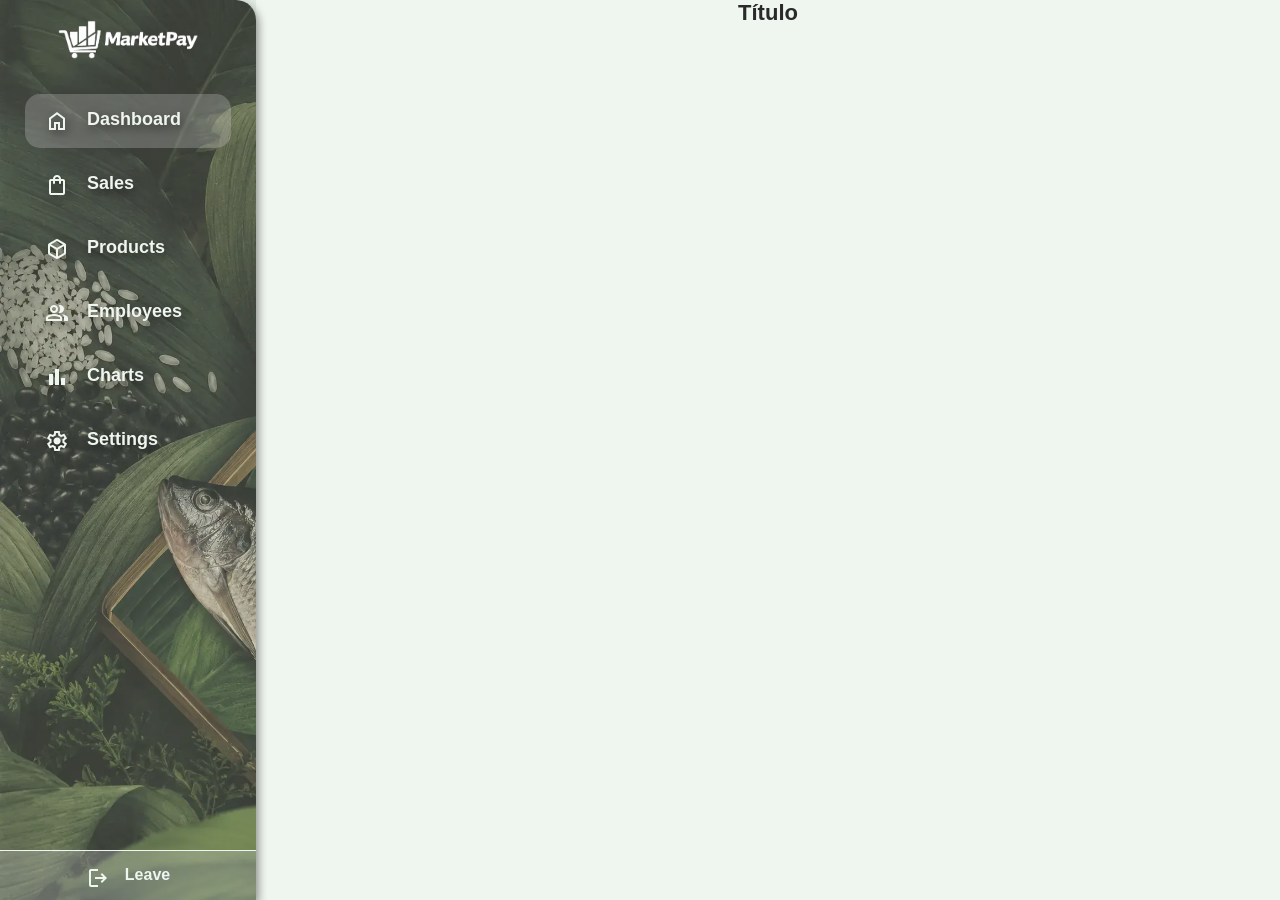
==== index.html @ e1027f71 "iniciando sistema" ====
<!doctype html>
<html lang="eng">
  <head>
    <meta charset="UTF-8" />
    <meta name="description" content="" />
    <meta name="keywords" content="" />
    <meta name="viewport" content="width=device-width, initial-scale=1.0" />
    <link rel="stylesheet" href="./assets/style/style.css" />
    <link
      href="https://fonts.googleapis.com/css2?family=Material+Symbols+Outlined"
      rel="stylesheet"
    />
    <script type="module" src="./assets/scripts/main.mjs" defer></script>
    <title>Market</title>
  </head>
  <body>
    <div class="wrapper">
      <!-- Register market -->
      <form action="post" class="register none">
        <!-- Main info -->
        <label for="market_name">Market Name</label>
        <input
          type="text"
          id="market_name"
          name="market_name"
          placeholder="Market Name"
          required
        />

        <label for="market_owner">Market Owner</label>
        <input
          type="text"
          id="market_owner"
          name="market_owner"
          placeholder="Market Owner"
          required
        />

        <!-- ID and local -->
        <label for="address">Physical Address</label>
        <input
          type="text"
          id="address"
          name="address"
          placeholder="Physical Address"
        />

        <label for="business_id">Business Number (ID)</label>
        <input
          type="text"
          id="business_id"
          name="business_id"
          placeholder="Business Number"
        />

        <!-- Financial settings -->
        <div class="inputs">
          <div class="input w-50">
            <label for="actual_cash">Actual Cash ($)</label>
            <input
              type="number"
              id="actual_cash"
              name="actual_cash"
              step="0.01"
              placeholder="0.00"
            />
          </div>
          <div class="input w-50">
            <label for="currency">Currency</label>
            <select id="currency" name="currency">
              <option value="" disabled selected>Select Currency</option>
              <option value="USD">USD - US Dollar</option>
              <option value="CAD">CAD - Canadian Dollar</option>
              <option value="AUD">AUD - Australian Dollar</option>
            </select>
          </div>
        </div>

        <label for="bank_account">Bank Account / Routing</label>
        <input
          type="text"
          id="bank_account"
          name="bank_account"
          placeholder="Bank Account / Routing"
        />

        <label for="payroll_cycle">Payroll Cycle</label>
        <select id="payroll_cycle" name="payroll_cycle">
          <option value="" disabled selected>Select Payroll Cycle</option>
          <option value="weekly">Weekly</option>
          <option value="bi-weekly">Bi-weekly</option>
          <option value="monthly">Monthly</option>
        </select>

        <div class="buttons">
          <!-- Button to trigger new employee fields -->
          <button type="submit" class="add register-market">
            Register Market
          </button>
        </div>
      </form>
      <form action="post" class="register-employee none">
        <h3>Register Employee</h3>

        <label>Employee Name</label>
        <input
          type="text"
          id="employee_name"
          name="employee_name"
          placeholder="Name"
        />

        <label>Role</label>
        <select id="employee_role" name="employee_role">
          <option value="" disabled selected>Select Role</option>
          <option value="manager">Manager</option>
          <option value="cashier">Cashier</option>
          <option value="stocker">Stocker</option>
          <option value="security">Security</option>
          <option value="cleaner">Cleaner</option>
        </select>

        <label>Salary</label>
        <input
          type="number"
          id="employee_salary"
          name="employee_salary"
          step="0.01"
          placeholder="Salary"
        />
        <button class="add register-employee">Add Employee</button>
      </form>
      <div class="dashboard">
        <aside>
          <div class="aside-logo">
            <img
              src="./assets/images/marketpay.webp"
              alt="MarketPay - Market System."
            />
          </div>
          <nav class="menu">
            <ul>
              <li>
                <a href="./index.html" class="active"
                  ><span class="material-symbols-outlined"> home </span>
                  Dashboard</a
                >
              </li>
              <li>
                <a href="./sales.html"
                  ><span class="material-symbols-outlined"> shopping_bag </span>
                  Sales</a
                >
              </li>
              <li>
                <a href="./products.html"
                  ><span class="material-symbols-outlined">
                    deployed_code
                  </span>
                  Products</a
                >
              </li>
              <li>
                <a href="./employees.html"
                  ><span class="material-symbols-outlined"> group </span>
                  Employees</a
                >
              </li>
              <li>
                <a href="./charts.html"
                  ><span class="material-symbols-outlined"> bar_chart </span>
                  Charts</a
                >
              </li>
              <li>
                <a href="./settings.html"
                  ><span class="material-symbols-outlined"> settings </span>
                  Settings</a
                >
              </li>
            </ul>
          </nav>
          <a href="#" class="leave"
            ><span class="material-symbols-outlined"> logout </span>Leave</a
          >
        </aside>
        <main>
          <header>
            <h1>Título</h1>
          </header>
        </main>
        <!--
        <h2>💰 Market Cash</h2>

        <form method="post">
          <input type="number" placeholder="Quantity ($)" />
          <input type="text" placeholder="Subject" />

          <div class="buttons">
            <button type="submit" class="add">Add</button>
            <button type="submit" class="remove">Remove</button>
            <button type="submit" class="transfer">Transfer</button>
          </div>
        </form>

        <div class="cash">Cash: $ 0,00</div>

        <div class="historic"></div>
        -->
      </div>
    </div>
  </body>
</html>
---- assets/style/style.css ----
* {
  margin: 0;
  padding: 0;
  box-sizing: border-box;
  font-family: Arial, sans-serif;
}

:root {
  --light: #eff5ef;
  --dark: #2a2a2a;
  --light-gray: #cecece;
  --dark-gray: #767676;
  --transparent: #dddddd3f;
  --shadow: 2px 4px 10px rgba(0, 0, 0, 0.45);
  --transition: 0.35s all ease-in-out;
}

a {
  text-decoration: none;
}

ul,
ol {
  list-style: none;
}

body {
  background: var(--light);
  color: var(--dark);
  min-height: 100svh;
  min-width: 100svw;
  display: flex;
  align-items: center;
  justify-content: center;
}

.none {
  display: none !important;
}

.wrapper {
  overflow-x: hidden;
  width: 100%;
  height: 100%;
  min-height: 100svh;
}

.container {
  width: 90%;
  max-width: 1100px;
}

h1 {
  font-size: 22px;
  margin-bottom: 20px;
  text-align: center;
}

form {
  padding: 30px;
  border-radius: 16px;
  background: (--light-gray);
  box-shadow: 0 10px 25px rgba(0, 0, 0, 0.4);
  border: 1px solid var(--light-gray);
  display: flex;
  flex-direction: column;
  gap: 15px;
  width: 500px;
}

.inputs {
  display: flex;
  justify-content: space-between;
  align-items: center;
  gap: 15px;
}

.inputs > .input {
  display: flex;
  flex-direction: column;
  gap: 10px;
}

.inputs > .w-50 {
  width: 50%;
}

input,
select {
  padding: 12px;
  border-radius: 8px;
  border: none;
  outline: none;
  background: #c7cdd6;
  color: var(--dark);
  font-size: 14px;
}

input::placeholder {
  color: var(--dark-gray);
}

.buttons {
  display: flex;
  gap: 10px;
}

button {
  flex: 1;
  padding: 12px;
  border: none;
  border-radius: 8px;
  font-weight: bold;
  cursor: pointer;
  transition: 0.2s;
}

.add {
  background: #22c55e;
  color: #022c22;
}

.add:hover {
  background: #16a34a;
}

.remove {
  background: #ef4444;
  color: #450a0a;
}

.remove:hover {
  background: #dc2626;
}

.transfer {
  background: #c9c9c9;
  color: #292929;
}

.transfer:hover {
  background: #eeeeee;
}

.cash {
  margin-top: 20px;
  padding: 15px;
  background: #334155;
  border-radius: 10px;
  text-align: center;
  font-size: 18px;
  font-weight: bold;
}

.historic {
  margin-top: 15px;
  max-height: 150px;
  overflow-y: auto;
  font-size: 13px;
  color: #cbd5f5;
}

.historic-item {
  padding: 8px;
  border-bottom: 1px solid #475569;
}

/* dashboard */

.dashboard {
  display: flex;
  width: 100%;
  height: 100%;
}

/* aside */
aside {
  background-image: url("../images/background.webp");
  box-shadow: var(--shadow);
  border-radius: 0 20px 0 0;
  background-size: cover;
  min-height: 100svh;
  width: 20%;
  position: relative;
}

aside::before {
  content: "";
  position: absolute;
  left: 0;
  top: 0;
  width: 100%;
  height: 100%;
  background-color: #aabbac32;
}

aside > .menu {
  padding: 25px;
  position: relative;
  z-index: 20;
}

aside > .menu ul {
  display: flex;
  flex-direction: column;
  gap: 10px;
}

aside > .menu li a {
  font-weight: 700;
  color: var(--light);
  font-size: 18px;
  display: flex;
  gap: 18px;
  padding: 15px 20px;
  border-radius: 15px;
  transition: var(--transition);
  text-shadow: var(--shadow);
}

aside > .menu li .active {
  background-color: var(--transparent);
}

aside > .menu li a:hover {
  background-color: #fafafa32;
}

.aside-logo {
  width: 100%;
  overflow: hidden;
  z-index: 50;
  position: relative;
  display: flex;
  justify-content: center;
  padding: 20px 0 10px 0;
}

.aside-logo img {
  width: 100%;
  max-width: 140px;
}

.leave {
  gap: 15px;
  display: flex;
  justify-content: center;
  position: absolute;
  left: 0;
  right: 0;
  color: var(--light);
  font-weight: 700;
  padding-top: 15px;
  padding-bottom: 10px;
  border-top: 1px solid var(--light);
  bottom: 0;
  transition: var(--transition);
  background-color: var(--transparent);
}

.leave:hover {
  background-color: transparent;
}

main {
  width: 80%;
}
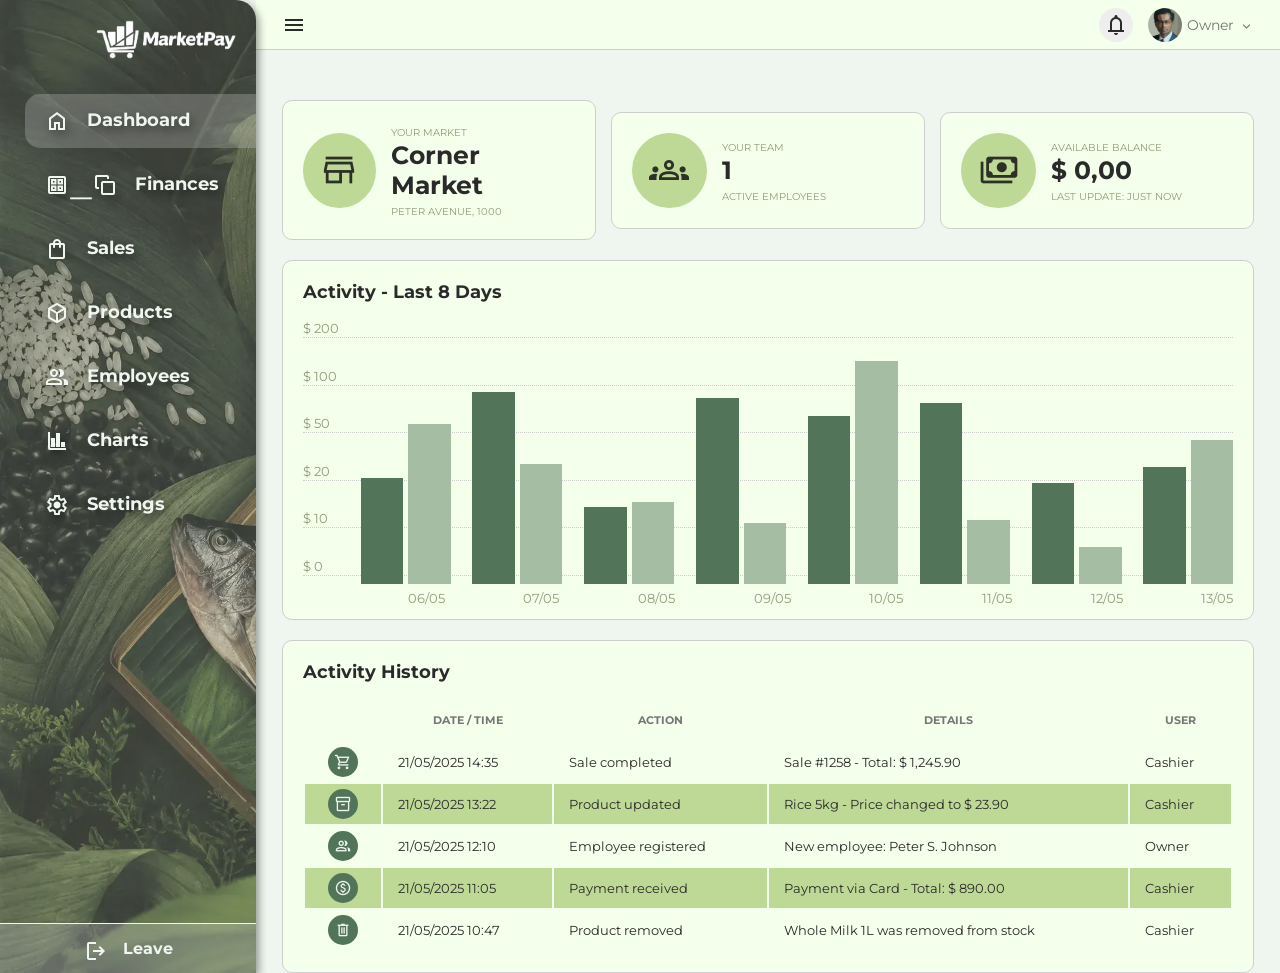
==== commit b6e8d8ff: "terminando index.html" ====
--- a/index.html
+++ b/index.html
@@ -10,7 +10,7 @@
       href="https://fonts.googleapis.com/css2?family=Material+Symbols+Outlined"
       rel="stylesheet"
     />
-    <script type="module" src="./assets/scripts/main.mjs" defer></script>
+    <script type="module" src="./assets/scripts/main.js" defer></script>
     <title>Market</title>
   </head>
   <body>
@@ -132,63 +132,474 @@
       </form>
       <div class="dashboard">
         <aside>
-          <div class="aside-logo">
-            <img
-              src="./assets/images/marketpay.webp"
-              alt="MarketPay - Market System."
-            />
+          <div class="aside-content">
+            <div class="aside-logo">
+              <img
+                src="./assets/images/marketpay.webp"
+                alt="MarketPay - Market System."
+              />
+            </div>
+            <nav class="menu">
+              <ul>
+                <li>
+                  <a href="./index.html" class="active"
+                    ><span class="material-symbols-outlined"> home </span>
+                    Dashboard</a
+                  >
+                </li>
+                <li>
+                  <a href="./finances.html"
+                    ><span class="material-symbols-outlined">
+                      cards_stack
+                    </span>
+                    Finances</a
+                  >
+                </li>
+                <li>
+                  <a href="./sales.html"
+                    ><span class="material-symbols-outlined">
+                      shopping_bag
+                    </span>
+                    Sales</a
+                  >
+                </li>
+                <li>
+                  <a href="./products.html"
+                    ><span class="material-symbols-outlined">
+                      deployed_code
+                    </span>
+                    Products</a
+                  >
+                </li>
+                <li>
+                  <a href="./employees.html"
+                    ><span class="material-symbols-outlined"> group </span>
+                    Employees</a
+                  >
+                </li>
+                <li>
+                  <a href="./charts.html"
+                    ><span class="material-symbols-outlined"> finance </span>
+                    Charts</a
+                  >
+                </li>
+                <li>
+                  <a href="./settings.html"
+                    ><span class="material-symbols-outlined"> settings </span>
+                    Settings</a
+                  >
+                </li>
+              </ul>
+            </nav>
+            <a href="#" class="leave"
+              ><span class="material-symbols-outlined"> logout </span>Leave</a
+            >
           </div>
-          <nav class="menu">
-            <ul>
-              <li>
-                <a href="./index.html" class="active"
-                  ><span class="material-symbols-outlined"> home </span>
-                  Dashboard</a
-                >
-              </li>
-              <li>
-                <a href="./sales.html"
-                  ><span class="material-symbols-outlined"> shopping_bag </span>
-                  Sales</a
-                >
-              </li>
-              <li>
-                <a href="./products.html"
-                  ><span class="material-symbols-outlined">
-                    deployed_code
-                  </span>
-                  Products</a
-                >
-              </li>
-              <li>
-                <a href="./employees.html"
-                  ><span class="material-symbols-outlined"> group </span>
-                  Employees</a
-                >
-              </li>
-              <li>
-                <a href="./charts.html"
-                  ><span class="material-symbols-outlined"> bar_chart </span>
-                  Charts</a
-                >
-              </li>
-              <li>
-                <a href="./settings.html"
-                  ><span class="material-symbols-outlined"> settings </span>
-                  Settings</a
-                >
-              </li>
-            </ul>
-          </nav>
-          <a href="#" class="leave"
-            ><span class="material-symbols-outlined"> logout </span>Leave</a
-          >
         </aside>
         <main>
+          <div class="top-bar">
+            <div class="main-container">
+              <div class="left">
+                <span class="material-symbols-outlined menu"> menu </span>
+              </div>
+              <div class="right">
+                <span class="material-symbols-outlined notifications">
+                  notifications
+                </span>
+                <div class="user">
+                  <div class="image">
+                    <img src="./assets/images/user.webp" alt="user" />
+                  </div>
+                  <span class="user-name">Owner</span
+                  ><span class="material-symbols-outlined chevron">
+                    keyboard_arrow_down
+                  </span>
+                </div>
+              </div>
+            </div>
+          </div>
           <header>
-            <h1>Título</h1>
+            <section class="main-container articles">
+              <article class="article">
+                <div class="main-icon">
+                  <span class="material-symbols-outlined"> store </span>
+                </div>
+                <div class="content">
+                  <span>your market</span>
+                  <h4>Corner Market</h4>
+                  <span>Peter Avenue, 1000</span>
+                </div>
+              </article>
+              <article class="article">
+                <div class="main-icon">
+                  <span class="material-symbols-outlined"> groups </span>
+                </div>
+                <div class="content">
+                  <span>your team</span>
+                  <h4>1</h4>
+                  <span>active employees</span>
+                </div>
+              </article>
+              <article class="article">
+                <div class="main-icon">
+                  <span class="material-symbols-outlined"> payments </span>
+                </div>
+                <div class="content">
+                  <span>available balance</span>
+                  <h4>$ 0,00</h4>
+                  <span>Last Update: Just now</span>
+                </div>
+              </article>
+            </section>
           </header>
+          <!-- payments -->
+          <div class="main-container">
+            <section class="payments cont">
+              <h2>Activity - Last 8 Days</h2>
+              <!-- 
+                <svg
+                  class="svg-line"
+                  viewBox="0 0 100 100"
+                  preserveAspectRatio="none"
+                >
+                  <polyline
+                    class="bar-expenses"
+                    points="0,95 12.5,80 25,45 37.5,75 50,30 62.5,85 75,40 87.5,60 100,35"
+                    fill="none"
+                  ></polyline>
+
+                  <circle
+                    cx="0"
+                    cy="95"
+                    class="circle-expense"
+                    stroke-width="8"
+                    stroke-linecap="round"
+                    vector-effect="non-scaling-stroke"
+                  />
+                  <circle
+                    cx="12.5"
+                    cy="80"
+                    class="circle-expense"
+                    stroke-width="8"
+                    stroke-linecap="round"
+                    vector-effect="non-scaling-stroke"
+                  />
+                  <circle
+                    cx="25"
+                    cy="45"
+                    class="circle-expense"
+                    stroke-width="8"
+                    stroke-linecap="round"
+                    vector-effect="non-scaling-stroke"
+                  />
+                  <circle
+                    cx="37.5"
+                    cy="75"
+                    class="circle-expense"
+                    stroke-width="8"
+                    stroke-linecap="round"
+                    vector-effect="non-scaling-stroke"
+                  />
+                  <circle
+                    cx="50"
+                    cy="30"
+                    class="circle-expense"
+                    stroke-width="8"
+                    stroke-linecap="round"
+                    vector-effect="non-scaling-stroke"
+                  />
+                  <circle
+                    cx="62.5"
+                    cy="85"
+                    class="circle-expense"
+                    stroke-width="8"
+                    stroke-linecap="round"
+                    vector-effect="non-scaling-stroke"
+                  />
+                  <circle
+                    cx="75"
+                    cy="40"
+                    class="circle-expense"
+                    stroke-width="8"
+                    stroke-linecap="round"
+                    vector-effect="non-scaling-stroke"
+                  />
+                  <circle
+                    cx="87.5"
+                    cy="60"
+                    class="circle-expense"
+                    stroke-width="8"
+                    stroke-linecap="round"
+                    vector-effect="non-scaling-stroke"
+                  />
+                  <circle
+                    cx="100"
+                    cy="35"
+                    class="circle-expense"
+                    stroke-width="8"
+                    stroke-linecap="round"
+                    vector-effect="non-scaling-stroke"
+                  />
+                  <polyline
+                    points="0,90 12.5,70 25,85 37.5,40 50,60 62.5,30 75,55 87.5,45 100,20"
+                    fill="none"
+                  ></polyline>
+
+                  <circle
+                    cx="0"
+                    cy="90"
+                    stroke-width="8"
+                    stroke-linecap="round"
+                    vector-effect="non-scaling-stroke"
+                  />
+                  <circle
+                    cx="12.5"
+                    cy="70"
+                    stroke-width="8"
+                    stroke-linecap="round"
+                    vector-effect="non-scaling-stroke"
+                  />
+                  <circle
+                    cx="25"
+                    cy="85"
+                    stroke-width="8"
+                    stroke-linecap="round"
+                    vector-effect="non-scaling-stroke"
+                  />
+                  <circle
+                    cx="37.5"
+                    cy="40"
+                    stroke-width="8"
+                    stroke-linecap="round"
+                    vector-effect="non-scaling-stroke"
+                  />
+                  <circle
+                    cx="50"
+                    cy="60"
+                    stroke-width="8"
+                    stroke-linecap="round"
+                    vector-effect="non-scaling-stroke"
+                  />
+                  <circle
+                    cx="62.5"
+                    cy="30"
+                    stroke-width="8"
+                    stroke-linecap="round"
+                    vector-effect="non-scaling-stroke"
+                  />
+                  <circle
+                    cx="75"
+                    cy="55"
+                    stroke-width="8"
+                    stroke-linecap="round"
+                    vector-effect="non-scaling-stroke"
+                  />
+                  <circle
+                    cx="87.5"
+                    cy="45"
+                    stroke-width="8"
+                    stroke-linecap="round"
+                    vector-effect="non-scaling-stroke"
+                  />
+                  <circle
+                    cx="100"
+                    cy="20"
+                    stroke-width="8"
+                    stroke-linecap="round"
+                    vector-effect="non-scaling-stroke"
+                  />
+                </svg>
+                -->
+              <div class="payments-container">
+                <div class="rows">
+                  <div class="row"><span>$ 200</span></div>
+                  <div class="row"><span>$ 100</span></div>
+                  <div class="row"><span>$ 50</span></div>
+                  <div class="row"><span>$ 20</span></div>
+                  <div class="row"><span>$ 10</span></div>
+                  <div class="row"><span>$ 0</span></div>
+                </div>
+                <div class="columns">
+                  <div class="column"><span>06/05</span></div>
+                  <div class="column"><span>07/05</span></div>
+                  <div class="column"><span>08/05</span></div>
+                  <div class="column"><span>09/05</span></div>
+                  <div class="column"><span>10/05</span></div>
+                  <div class="column"><span>11/05</span></div>
+                  <div class="column"><span>12/05</span></div>
+                  <div class="column"><span>13/05</span></div>
+                </div>
+                <div class="bars">
+                  <div class="bar-group">
+                    <div class="bar bar-1">
+                      <span class="info none"
+                        >Sunday (06/05) Earnings: $40</span
+                      >
+                    </div>
+                    <div class="bar bar-2">
+                      <span class="info none"
+                        >Sunday (06/05) Expenses: $40</span
+                      >
+                    </div>
+                  </div>
+                  <div class="bar-group">
+                    <div class="bar bar-1">
+                      <span class="info none"
+                        >Sunday (07/05) Earnings: $40</span
+                      >
+                    </div>
+                    <div class="bar bar-2">
+                      <span class="info none"
+                        >Sunday (07/05) Expenses: $40</span
+                      >
+                    </div>
+                  </div>
+                  <div class="bar-group">
+                    <div class="bar bar-1">
+                      <span class="info none"
+                        >Sunday (08/05) Earnings: $40</span
+                      >
+                    </div>
+                    <div class="bar bar-2">
+                      <span class="info none"
+                        >Sunday (08/05) Expenses: $40</span
+                      >
+                    </div>
+                  </div>
+                  <div class="bar-group">
+                    <div class="bar bar-1">
+                      <span class="info none"
+                        >Sunday (09/05) Earnings: $40</span
+                      >
+                    </div>
+                    <div class="bar bar-2">
+                      <span class="info none"
+                        >Sunday (09/05) Expenses: $40</span
+                      >
+                    </div>
+                  </div>
+                  <div class="bar-group">
+                    <div class="bar bar-1">
+                      <span class="info none"
+                        >Sunday (10/05) Earnings: $40</span
+                      >
+                    </div>
+                    <div class="bar bar-2">
+                      <span class="info none"
+                        >Sunday (10/05) Expenses: $40</span
+                      >
+                    </div>
+                  </div>
+                  <div class="bar-group">
+                    <div class="bar bar-1">
+                      <span class="info none"
+                        >Sunday (11/05) Earnings: $40</span
+                      >
+                    </div>
+                    <div class="bar bar-2">
+                      <span class="info none"
+                        >Sunday (11/05) Expenses: $40</span
+                      >
+                    </div>
+                  </div>
+                  <div class="bar-group">
+                    <div class="bar bar-1">
+                      <span class="info none"
+                        >Sunday (12/05) Earnings: $40</span
+                      >
+                    </div>
+                    <div class="bar bar-2">
+                      <span class="info none"
+                        >Sunday (12/05) Expenses: $40</span
+                      >
+                    </div>
+                  </div>
+                  <div class="bar-group">
+                    <div class="bar bar-1">
+                      <span class="info none"
+                        >Sunday (13/05) Earnings: $40</span
+                      >
+                    </div>
+                    <div class="bar bar-2">
+                      <span class="info none"
+                        >Sunday (13/05) Expenses: $40</span
+                      >
+                    </div>
+                  </div>
+                </div>
+              </div>
+            </section>
+          </div>
+          <!-- history -->
+          <div class="main-container">
+            <section class="history cont">
+              <h2>Activity History</h2>
+              <table>
+                <thead>
+                  <tr>
+                    <th></th>
+                    <th>DATE / TIME</th>
+                    <th>ACTION</th>
+                    <th>DETAILS</th>
+                    <th>USER</th>
+                  </tr>
+                </thead>
+                <tbody>
+                  <tr>
+                    <td>
+                      <span class="material-symbols-outlined"
+                        >shopping_cart</span
+                      >
+                    </td>
+                    <td>21/05/2025 14:35</td>
+                    <td>Sale completed</td>
+                    <td>Sale #1258 - Total: $ 1,245.90</td>
+                    <td>Cashier</td>
+                  </tr>
+                  <tr>
+                    <td>
+                      <span class="material-symbols-outlined">inventory_2</span>
+                    </td>
+                    <td>21/05/2025 13:22</td>
+                    <td>Product updated</td>
+                    <td>Rice 5kg - Price changed to $ 23.90</td>
+                    <td>Cashier</td>
+                  </tr>
+                  <tr>
+                    <td>
+                      <span class="material-symbols-outlined">group</span>
+                    </td>
+                    <td>21/05/2025 12:10</td>
+                    <td>Employee registered</td>
+                    <td>New employee: Peter S. Johnson</td>
+                    <td>Owner</td>
+                  </tr>
+                  <tr>
+                    <td>
+                      <span class="material-symbols-outlined"
+                        >monetization_on</span
+                      >
+                    </td>
+                    <td>21/05/2025 11:05</td>
+                    <td>Payment received</td>
+                    <td>Payment via Card - Total: $ 890.00</td>
+                    <td>Cashier</td>
+                  </tr>
+                  <tr>
+                    <td>
+                      <span class="material-symbols-outlined">delete</span>
+                    </td>
+                    <td>21/05/2025 10:47</td>
+                    <td>Product removed</td>
+                    <td>Whole Milk 1L was removed from stock</td>
+                    <td>Cashier</td>
+                  </tr>
+                </tbody>
+              </table>
+            </section>
+          </div>
         </main>
+        <button class="add-employee none">Add Employee</button>
         <!--
         <h2>💰 Market Cash</h2>
 
--- a/assets/style/style.css
+++ b/assets/style/style.css
@@ -2,19 +2,53 @@
   margin: 0;
   padding: 0;
   box-sizing: border-box;
-  font-family: Arial, sans-serif;
 }
 
 :root {
   --light: #eff5ef;
+  --light-alt: #f4ffec;
   --dark: #2a2a2a;
   --light-gray: #cecece;
+  --green: #bdd995;
+  --alternative-green: #a7c280;
+  --medium-green: #4f573f;
+  --dark-green: #2d3027;
+  --bar: #a5bda3;
+  --alternative-bar: #527459;
+  --medium-yellow: #bab338;
+  --olive: #8f9d79;
   --dark-gray: #767676;
   --transparent: #dddddd3f;
   --shadow: 2px 4px 10px rgba(0, 0, 0, 0.45);
   --transition: 0.35s all ease-in-out;
 }
 
+/* fonts */
+
+@font-face {
+  font-family: "Montserrat";
+  src: url("../fonts/Montserrat-Regular.ttf") format("truetype");
+  font-weight: 400;
+}
+
+@font-face {
+  font-family: "Montserrat";
+  src: url("../fonts/Montserrat-Light.ttf") format("truetype");
+  font-weight: 300;
+}
+
+@font-face {
+  font-family: "Montserrat";
+  src: url("../fonts/Montserrat-Medium.ttf") format("truetype");
+  font-weight: 500;
+}
+
+@font-face {
+  font-family: "Montserrat";
+  src: url("../fonts/Montserrat-Bold.ttf") format("truetype");
+  font-weight: 700;
+}
+
 a {
   text-decoration: none;
 }
@@ -22,6 +56,10 @@
 ul,
 ol {
   list-style: none;
+}
+
+h2 {
+  font-size: 18px;
 }
 
 body {
@@ -32,6 +70,8 @@
   display: flex;
   align-items: center;
   justify-content: center;
+  font-family: "Montserrat", sans-serif;
+  font-weight: 400;
 }
 
 .none {
@@ -182,6 +222,36 @@
   min-height: 100svh;
   width: 20%;
   position: relative;
+  isolation: isolate;
+  overflow: hidden;
+}
+
+.aside-content {
+  height: 100%;
+  top: 0;
+  width: 130%;
+}
+
+.leave {
+  gap: 15px;
+  display: flex;
+  justify-content: center;
+  position: absolute;
+  left: 0;
+  right: 0;
+  bottom: 0;
+  width: 100%;
+  color: var(--light);
+  font-weight: 700;
+  padding-top: 15px;
+  padding-bottom: 10px;
+  border-top: 1px solid var(--light);
+  transition: var(--transition);
+  background-color: var(--transparent);
+}
+
+.leave:hover {
+  background-color: transparent;
 }
 
 aside::before {
@@ -194,19 +264,19 @@
   background-color: #aabbac32;
 }
 
-aside > .menu {
+aside .menu {
   padding: 25px;
   position: relative;
   z-index: 20;
 }
 
-aside > .menu ul {
+aside .menu ul {
   display: flex;
   flex-direction: column;
   gap: 10px;
 }
 
-aside > .menu li a {
+aside .menu li a {
   font-weight: 700;
   color: var(--light);
   font-size: 18px;
@@ -218,11 +288,11 @@
   text-shadow: var(--shadow);
 }
 
-aside > .menu li .active {
+aside .menu li .active {
   background-color: var(--transparent);
 }
 
-aside > .menu li a:hover {
+aside .menu li a:hover {
   background-color: #fafafa32;
 }
 
@@ -241,27 +311,397 @@
   max-width: 140px;
 }
 
-.leave {
+main {
+  width: 80%;
+}
+
+.main-container {
+  width: 95%;
+  margin: 0 auto;
+  display: flex;
+  justify-content: space-between;
+  align-items: center;
+}
+
+.top-bar {
+  background-color: var(--light-alt);
+  height: 50px;
+  border-bottom: 1px solid var(--light-gray);
+  overflow: hidden;
+}
+
+.top-bar > .main-container {
+  height: 100%;
+}
+
+.top-bar .left,
+.top-bar .right {
+  display: flex;
+  align-items: center;
+  height: 100%;
+}
+
+.right .user {
+  display: flex;
+  gap: 5px;
+  align-items: center;
+  cursor: pointer;
+}
+
+.right .user .image {
+  border-radius: 50%;
+  overflow: hidden;
+  width: 34px;
+  height: 34px;
+  margin-left: 15px;
+}
+
+.right .user .image img {
+  width: 100%;
+}
+
+.right .user .chevron {
+  color: var(--dark-gray);
+  font-size: 15px;
+  transform: translateY(2px);
+}
+
+.user-name {
+  color: var(--dark-gray);
+  font-size: 14px;
+}
+
+.right .notifications {
+  background-color: #eee;
+  border-radius: 50%;
+  padding: 5px;
+  cursor: pointer;
+}
+
+.left .menu {
+  cursor: pointer;
+}
+
+.articles {
   gap: 15px;
-  display: flex;
+  margin-top: 50px;
+}
+
+.article {
+  border: 1px solid var(--light-gray);
+  background-color: var(--light-alt);
+  border-radius: 10px;
+  padding: 20px;
+  width: 33.33%;
+  display: flex;
+  align-items: center;
+  gap: 15px;
+  cursor: pointer;
+}
+
+.article .material-symbols-outlined {
+  font-size: 40px;
+}
+
+.article .content {
+  text-align: left;
+}
+
+.article .content h4 {
+  font-size: 25px;
+}
+
+.article .content span {
+  color: var(--olive);
+  font-size: 10px;
+  text-transform: uppercase;
+}
+
+.main-icon {
+  border-radius: 50%;
+  width: 75px;
+  height: 75px;
+  background-color: var(--green);
+  display: flex;
+  align-items: center;
   justify-content: center;
+  color: var(--dark-green);
+  transition: var(--transition);
+}
+
+.article:hover .main-icon {
+  background-color: var(--alternative-green);
+}
+
+/* activity */
+
+.payments {
+  height: 360px;
+}
+
+.cont {
+  padding: 20px;
+  border: 1px solid var(--light-gray);
+  background-color: var(--light-alt);
+  border-radius: 10px;
+  margin-top: 20px;
+  width: 100%;
+}
+
+.payments h2 {
+  margin-bottom: 15px;
+}
+
+.svg-line {
   position: absolute;
+  top: 0;
+  left: 0;
+  height: calc(100% - 32px);
+  width: calc(100% - 58px);
+  margin-left: auto;
+  right: 0;
+  pointer-events: none;
+  display: block;
+  z-index: 50;
+}
+
+polyline {
+  fill: none;
+  stroke: var(--bar);
+  stroke-width: 0.5;
+  stroke-linejoin: round;
+  stroke-linecap: round;
+}
+
+.bar-expenses {
+  stroke: var(--bar-yellow);
+}
+
+circle {
+  fill: var(--medium-green);
+  stroke: var(--medium-green);
+  vector-effect: non-scaling-stroke;
+  r: 0.2;
+  stroke-width: 5;
+  cursor: pointer;
+  pointer-events: all;
+}
+
+.circle-expense {
+  fill: var(--medium-yellow);
+  stroke: var(--medium-yellow);
+}
+
+.payments-container {
+  position: relative;
+  height: 100%;
+}
+
+.bars {
+  position: absolute;
+  top: 0;
+  left: 0;
+  width: calc(100% - 58px);
+  margin-left: auto;
+  right: 0;
+  height: calc(100% - 52px);
+  display: flex;
+  justify-content: space-between;
+}
+
+.bars .bar-group {
+  display: flex;
+  align-items: flex-end;
+  width: 90px;
+  gap: 5px;
+  height: 100%;
+}
+
+.bars .bar {
+  width: 50%;
+  background-color: var(--alternative-bar);
+  cursor: pointer;
+  transition: var(--transition);
+  position: relative;
+}
+
+.bars .bar:hover {
+  opacity: 0.8;
+  z-index: 500;
+}
+
+.bar:hover .info {
+  display: flex !important;
+}
+
+.bar .info {
+  background: var(--light);
+  color: var(--dark-green);
+  padding: 12px;
+  border: 1px solid var(--light-gray);
+  position: absolute;
+  top: -100px;
+  z-index: 500;
+}
+
+.bars .bar:nth-of-type(2) {
+  background-color: var(--bar);
+}
+
+.payments-container span {
+  color: var(--olive);
+  font-size: 13px;
+}
+
+/* simul */
+
+.bars .bar-group:nth-of-type(1) .bar:nth-of-type(1) {
+  height: 40%;
+}
+
+.bars .bar-group:nth-of-type(1) .bar:nth-of-type(2) {
+  height: 60%;
+}
+
+.bars .bar-group:nth-of-type(2) .bar:nth-of-type(1) {
+  height: 72%;
+}
+
+.bars .bar-group:nth-of-type(2) .bar:nth-of-type(2) {
+  height: 45%;
+}
+
+.bars .bar-group:nth-of-type(3) .bar:nth-of-type(1) {
+  height: 29%;
+}
+
+.bars .bar-group:nth-of-type(3) .bar:nth-of-type(2) {
+  height: 31%;
+}
+
+.bars .bar-group:nth-of-type(4) .bar:nth-of-type(1) {
+  height: 70%;
+}
+
+.bars .bar-group:nth-of-type(4) .bar:nth-of-type(2) {
+  height: 23%;
+}
+
+.bars .bar-group:nth-of-type(5) .bar:nth-of-type(1) {
+  height: 63%;
+}
+
+.bars .bar-group:nth-of-type(5) .bar:nth-of-type(2) {
+  height: 84%;
+}
+
+.bars .bar-group:nth-of-type(6) .bar:nth-of-type(1) {
+  height: 68%;
+}
+
+.bars .bar-group:nth-of-type(6) .bar:nth-of-type(2) {
+  height: 24%;
+}
+
+.bars .bar-group:nth-of-type(7) .bar:nth-of-type(1) {
+  height: 38%;
+}
+
+.bars .bar-group:nth-of-type(7) .bar:nth-of-type(2) {
+  height: 14%;
+}
+
+.bars .bar-group:nth-of-type(8) .bar:nth-of-type(1) {
+  height: 44%;
+}
+
+.bars .bar-group:nth-of-type(8) .bar:nth-of-type(2) {
+  height: 54%;
+}
+
+/* / simul */
+
+.rows {
+  position: absolute;
+  top: 0;
   left: 0;
   right: 0;
+  height: calc(100% - 60px);
+  display: flex;
+  flex-direction: column;
+  justify-content: space-between;
+}
+
+.row {
+  border-bottom: 1px dotted var(--light-gray);
+}
+
+.columns {
+  display: flex;
+  justify-content: space-between;
+  height: calc(100% - 30px);
+  width: calc(100% - 105px);
+  margin-left: auto;
+}
+
+.column {
+  display: flex;
+  align-items: flex-end;
+  height: 100%;
+}
+
+.dot {
+  border-radius: 50%;
+  width: 7px;
+  height: 7px;
+  position: absolute;
+  left: 55px;
+  bottom: 57px;
+}
+
+/* table */
+
+table {
+  margin-top: 15px;
+  width: 100%;
+}
+
+table tr {
+  height: 40px;
+}
+
+table tr:nth-child(even) {
+  background-color: var(--green);
+}
+
+table tr th {
+  color: var(--dark-gray);
+  font-weight: 700;
+  font-size: 11px;
+}
+
+table tr td {
+  font-size: 13px;
+  color: var(--dark);
+  padding: 0 15px;
+}
+
+table tr td:nth-of-type(1) {
+  display: flex;
+  align-items: center;
+  height: 40px;
+  justify-content: center;
+}
+
+table tr td:nth-of-type(1) .material-symbols-outlined {
+  border-radius: 50%;
+  background-color: var(--alternative-bar);
+  padding: 15px;
   color: var(--light);
-  font-weight: 700;
-  padding-top: 15px;
-  padding-bottom: 10px;
-  border-top: 1px solid var(--light);
-  bottom: 0;
-  transition: var(--transition);
-  background-color: var(--transparent);
-}
-
-.leave:hover {
-  background-color: transparent;
-}
-
-main {
-  width: 80%;
-}
+  width: 30px;
+  height: 30px;
+  font-size: 18px;
+  display: flex;
+  align-items: center;
+  justify-content: center;
+}
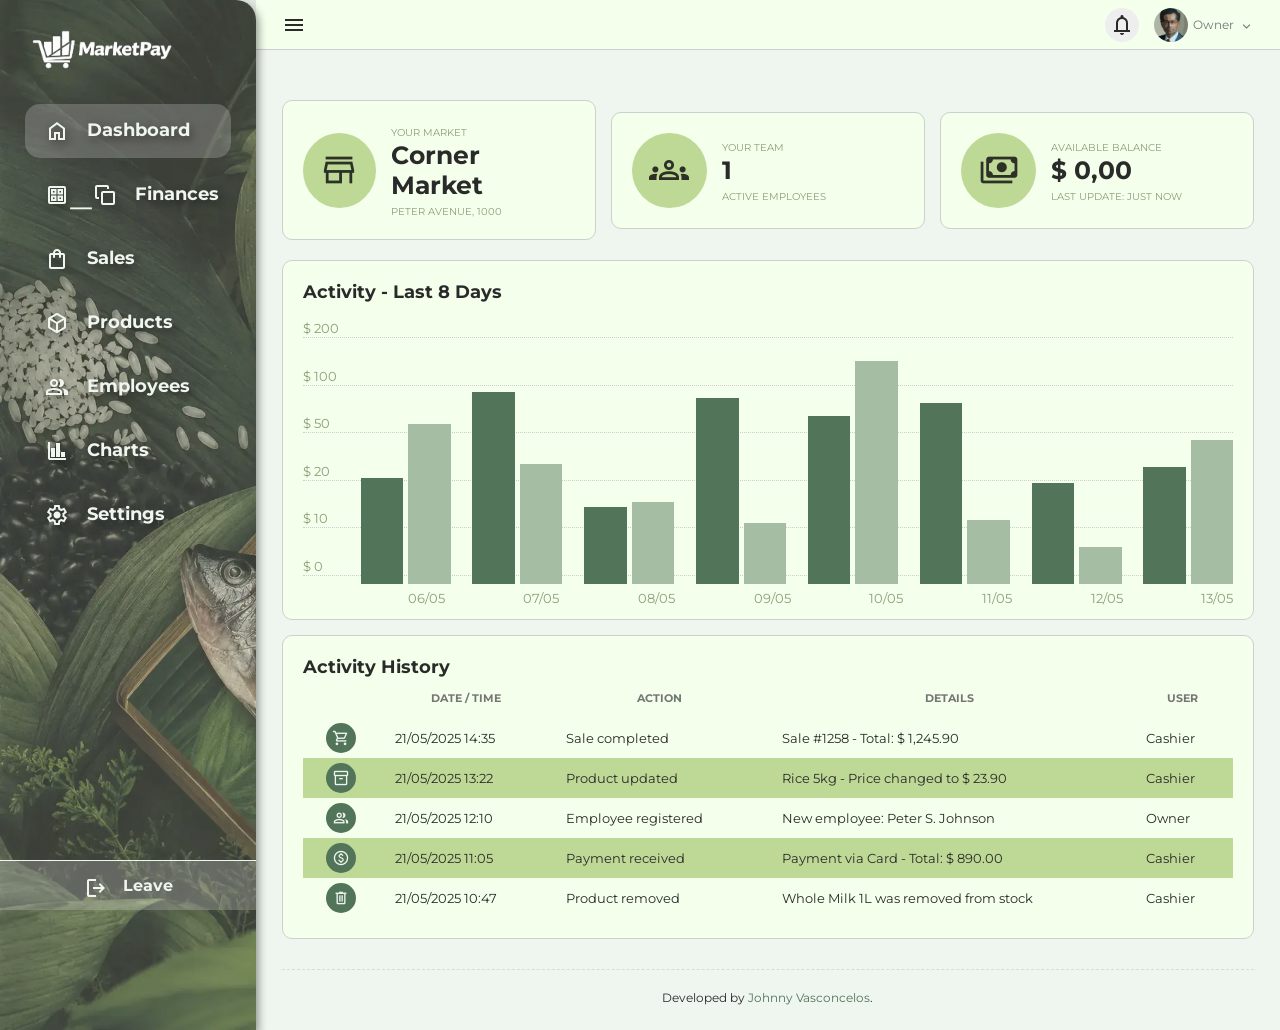
==== commit 1a193e3c: "adicionando menu e responsividade index.html" ====
--- a/index.html
+++ b/index.html
@@ -139,12 +139,15 @@
                 alt="MarketPay - Market System."
               />
             </div>
+            <div class="close close-menu">
+              <span class="material-symbols-outlined"> close </span>
+            </div>
             <nav class="menu">
               <ul>
                 <li>
                   <a href="./index.html" class="active"
                     ><span class="material-symbols-outlined"> home </span>
-                    Dashboard</a
+                    <p>Dashboard</p></a
                   >
                 </li>
                 <li>
@@ -152,7 +155,7 @@
                     ><span class="material-symbols-outlined">
                       cards_stack
                     </span>
-                    Finances</a
+                    <p>Finances</p></a
                   >
                 </li>
                 <li>
@@ -160,7 +163,7 @@
                     ><span class="material-symbols-outlined">
                       shopping_bag
                     </span>
-                    Sales</a
+                    <p>Sales</p></a
                   >
                 </li>
                 <li>
@@ -168,31 +171,32 @@
                     ><span class="material-symbols-outlined">
                       deployed_code
                     </span>
-                    Products</a
+                    <p>Products</p></a
                   >
                 </li>
                 <li>
                   <a href="./employees.html"
                     ><span class="material-symbols-outlined"> group </span>
-                    Employees</a
+                    <p>Employees</p></a
                   >
                 </li>
                 <li>
                   <a href="./charts.html"
                     ><span class="material-symbols-outlined"> finance </span>
-                    Charts</a
+                    <p>Charts</p></a
                   >
                 </li>
                 <li>
                   <a href="./settings.html"
                     ><span class="material-symbols-outlined"> settings </span>
-                    Settings</a
+                    <p>Settings</p></a
                   >
                 </li>
               </ul>
             </nav>
             <a href="#" class="leave"
-              ><span class="material-symbols-outlined"> logout </span>Leave</a
+              ><span class="material-symbols-outlined"> logout </span>
+              <p>Leave</p></a
             >
           </div>
         </aside>
@@ -200,7 +204,9 @@
           <div class="top-bar">
             <div class="main-container">
               <div class="left">
-                <span class="material-symbols-outlined menu"> menu </span>
+                <span class="material-symbols-outlined menu btn-menu">
+                  menu
+                </span>
               </div>
               <div class="right">
                 <span class="material-symbols-outlined notifications">
@@ -208,7 +214,11 @@
                 </span>
                 <div class="user">
                   <div class="image">
-                    <img src="./assets/images/user.webp" alt="user" />
+                    <img
+                      class="user-image"
+                      src="./assets/images/user.webp"
+                      alt="user"
+                    />
                   </div>
                   <span class="user-name">Owner</span
                   ><span class="material-symbols-outlined chevron">
@@ -253,9 +263,9 @@
             </section>
           </header>
           <!-- payments -->
-          <div class="main-container">
+          <div class="main-container pay-container">
             <section class="payments cont">
-              <h2>Activity - Last 8 Days</h2>
+              <h2>Activity - Last <span class="number">8 </span>Days</h2>
               <!-- 
                 <svg
                   class="svg-line"
@@ -598,6 +608,16 @@
               </table>
             </section>
           </div>
+          <div class="main-container">
+            <footer>
+              <p>
+                Developed by
+                <a href="https://johnnyvasconcelos.github.io/" target="_blank"
+                  >Johnny Vasconcelos</a
+                >.
+              </p>
+            </footer>
+          </div>
         </main>
         <button class="add-employee none">Add Employee</button>
         <!--
@@ -613,9 +633,7 @@
             <button type="submit" class="transfer">Transfer</button>
           </div>
         </form>
-
         <div class="cash">Cash: $ 0,00</div>
-
         <div class="historic"></div>
         -->
       </div>
--- a/assets/style/style.css
+++ b/assets/style/style.css
@@ -66,7 +66,7 @@
   background: var(--light);
   color: var(--dark);
   min-height: 100svh;
-  min-width: 100svw;
+  min-width: 100%;
   display: flex;
   align-items: center;
   justify-content: center;
@@ -79,10 +79,8 @@
 }
 
 .wrapper {
-  overflow-x: hidden;
   width: 100%;
   height: 100%;
-  min-height: 100svh;
 }
 
 .container {
@@ -219,17 +217,58 @@
   box-shadow: var(--shadow);
   border-radius: 0 20px 0 0;
   background-size: cover;
-  min-height: 100svh;
   width: 20%;
   position: relative;
-  isolation: isolate;
-  overflow: hidden;
+  min-height: 100svh;
+  height: auto;
+  overflow: visible;
+  transition: var(--transition);
+}
+
+aside.short {
+  width: 5%;
+  min-width: 70px;
+}
+
+aside.short .aside-logo img {
+  content: url("../images/marketpay-mob.webp");
+}
+
+aside.short .menu p {
+  display: none;
+}
+
+aside.short .aside-content {
+  width: 100%;
+}
+
+aside.short .menu {
+  padding: 15px;
+}
+
+aside.short .menu li a {
+  justify-content: center;
+  padding: 0;
+  align-items: center;
+  width: 100%;
+  height: 45px;
+}
+
+aside.short .aside-logo img {
+  width: 35px;
+  margin: 0 auto;
+  margin-right: 13px;
+}
+
+aside.short .leave p {
+  display: none;
 }
 
 .aside-content {
-  height: 100%;
-  top: 0;
-  width: 130%;
+  height: 100vh;
+  top: 10px;
+  width: 100%;
+  position: sticky;
 }
 
 .leave {
@@ -237,7 +276,7 @@
   display: flex;
   justify-content: center;
   position: absolute;
-  left: 0;
+  left: auto;
   right: 0;
   bottom: 0;
   width: 100%;
@@ -248,6 +287,7 @@
   border-top: 1px solid var(--light);
   transition: var(--transition);
   background-color: var(--transparent);
+  margin-left: -15%;
 }
 
 .leave:hover {
@@ -304,15 +344,37 @@
   display: flex;
   justify-content: center;
   padding: 20px 0 10px 0;
+  margin-left: -10%;
 }
 
 .aside-logo img {
   width: 100%;
   max-width: 140px;
 }
+
+aside .close {
+  display: none;
+  position: absolute;
+  top: 25px;
+  right: 15px;
+  z-index: 300;
+}
+
+aside .close .material-symbols-outlined {
+  color: var(--light);
+  font-size: 24px;
+}
+
+/* main */
 
 main {
   width: 80%;
+  padding-bottom: 25px;
+  overflow-x: hidden;
+}
+
+main.large {
+  width: 95%;
 }
 
 .main-container {
@@ -368,7 +430,7 @@
 
 .user-name {
   color: var(--dark-gray);
-  font-size: 14px;
+  font-size: 12px;
 }
 
 .right .notifications {
@@ -434,6 +496,10 @@
 }
 
 /* activity */
+
+.pay-container {
+  overflow: hidden;
+}
 
 .payments {
   height: 360px;
@@ -535,7 +601,7 @@
 }
 
 .bar .info {
-  background: var(--light);
+  background: var(--light-alt);
   color: var(--dark-green);
   padding: 12px;
   border: 1px solid var(--light-gray);
@@ -661,9 +727,17 @@
 
 /* table */
 
+.history {
+  width: 100%;
+  overflow-x: auto;
+  margin-top: 15px;
+  display: block;
+}
+
 table {
-  margin-top: 15px;
-  width: 100%;
+  width: 100%;
+  border-collapse: collapse;
+  min-width: 750px;
 }
 
 table tr {
@@ -705,3 +779,143 @@
   align-items: center;
   justify-content: center;
 }
+
+footer {
+  margin-top: 30px;
+  padding: 20px 10px 0 10px;
+  text-align: center;
+  font-size: 12px;
+  width: 100%;
+  border-top: 1px dashed #dadada;
+}
+
+footer p a {
+  color: var(--alternative-bar);
+}
+
+/* responsive settings 990, 767, 465 */
+
+@media (max-width: 990px) {
+  .user-name,
+  .row:nth-of-type(6),
+  .column:nth-of-type(6),
+  .column:nth-of-type(7),
+  .column:nth-of-type(8),
+  .bar-group:nth-of-type(6),
+  .bar-group:nth-of-type(7),
+  .bar-group:nth-of-type(8),
+  h2 .number,
+  .leave p {
+    display: none;
+  }
+  aside.short .leave p {
+    display: block;
+  }
+  .overflow-y {
+    overflow-y: hidden !important;
+  }
+  .aside-logo img {
+    content: url("../images/marketpay-mob.webp");
+  }
+  aside.short .aside-logo img {
+    content: url("../images/marketpay.webp");
+  }
+  aside {
+    width: 5%;
+    min-width: 70px;
+    padding-top: 5px;
+    z-index: 200;
+  }
+  aside.short {
+    position: fixed;
+    width: 100%;
+    top: 0;
+    right: 0;
+    bottom: 0;
+    left: 0;
+    border-radius: 0;
+  }
+  aside.short .close {
+    display: flex;
+    align-items: center;
+    justify-content: center;
+  }
+  aside .menu p {
+    display: none;
+  }
+  aside.short .menu p {
+    display: block;
+  }
+  aside .aside-content {
+    width: 100%;
+  }
+  aside .menu {
+    padding: 15px;
+  }
+  aside .menu li a {
+    justify-content: center;
+    padding: 0;
+    align-items: center;
+    width: 100%;
+    height: 45px;
+  }
+  aside.short .menu li a {
+    justify-content: flex-start;
+    padding: 0 15px;
+    box-sizing: content-box;
+  }
+  aside .aside-logo img {
+    width: 35px;
+    margin: 0 auto;
+    margin-right: 13px;
+  }
+  aside.short .aside-logo {
+    justify-content: center;
+    margin-left: auto;
+    margin-right: auto;
+    text-align: center;
+  }
+  aside.short .aside-logo img {
+    width: 100%;
+    margin: auto;
+  }
+  .aside-content {
+    height: 100vh;
+    top: 10px;
+  }
+  .leave {
+    width: 100%;
+    left: auto;
+  }
+  .main-container {
+    flex-wrap: wrap;
+  }
+  .articles {
+    margin-top: 30px;
+    gap: 10px;
+  }
+  .article {
+    width: 100%;
+    padding: 15px;
+    gap: 12px;
+  }
+  .article .main-icon {
+    min-width: 50px;
+    min-height: 50px;
+    width: 50px;
+    height: 50px;
+  }
+  .article .material-symbols-outlined {
+    font-size: 30px;
+  }
+  .article .content h4 {
+    font-size: 18px;
+  }
+  .columns,
+  .bars {
+    width: calc(100% - 30px);
+  }
+  .bars .bar-group {
+    gap: 0px;
+  }
+}
